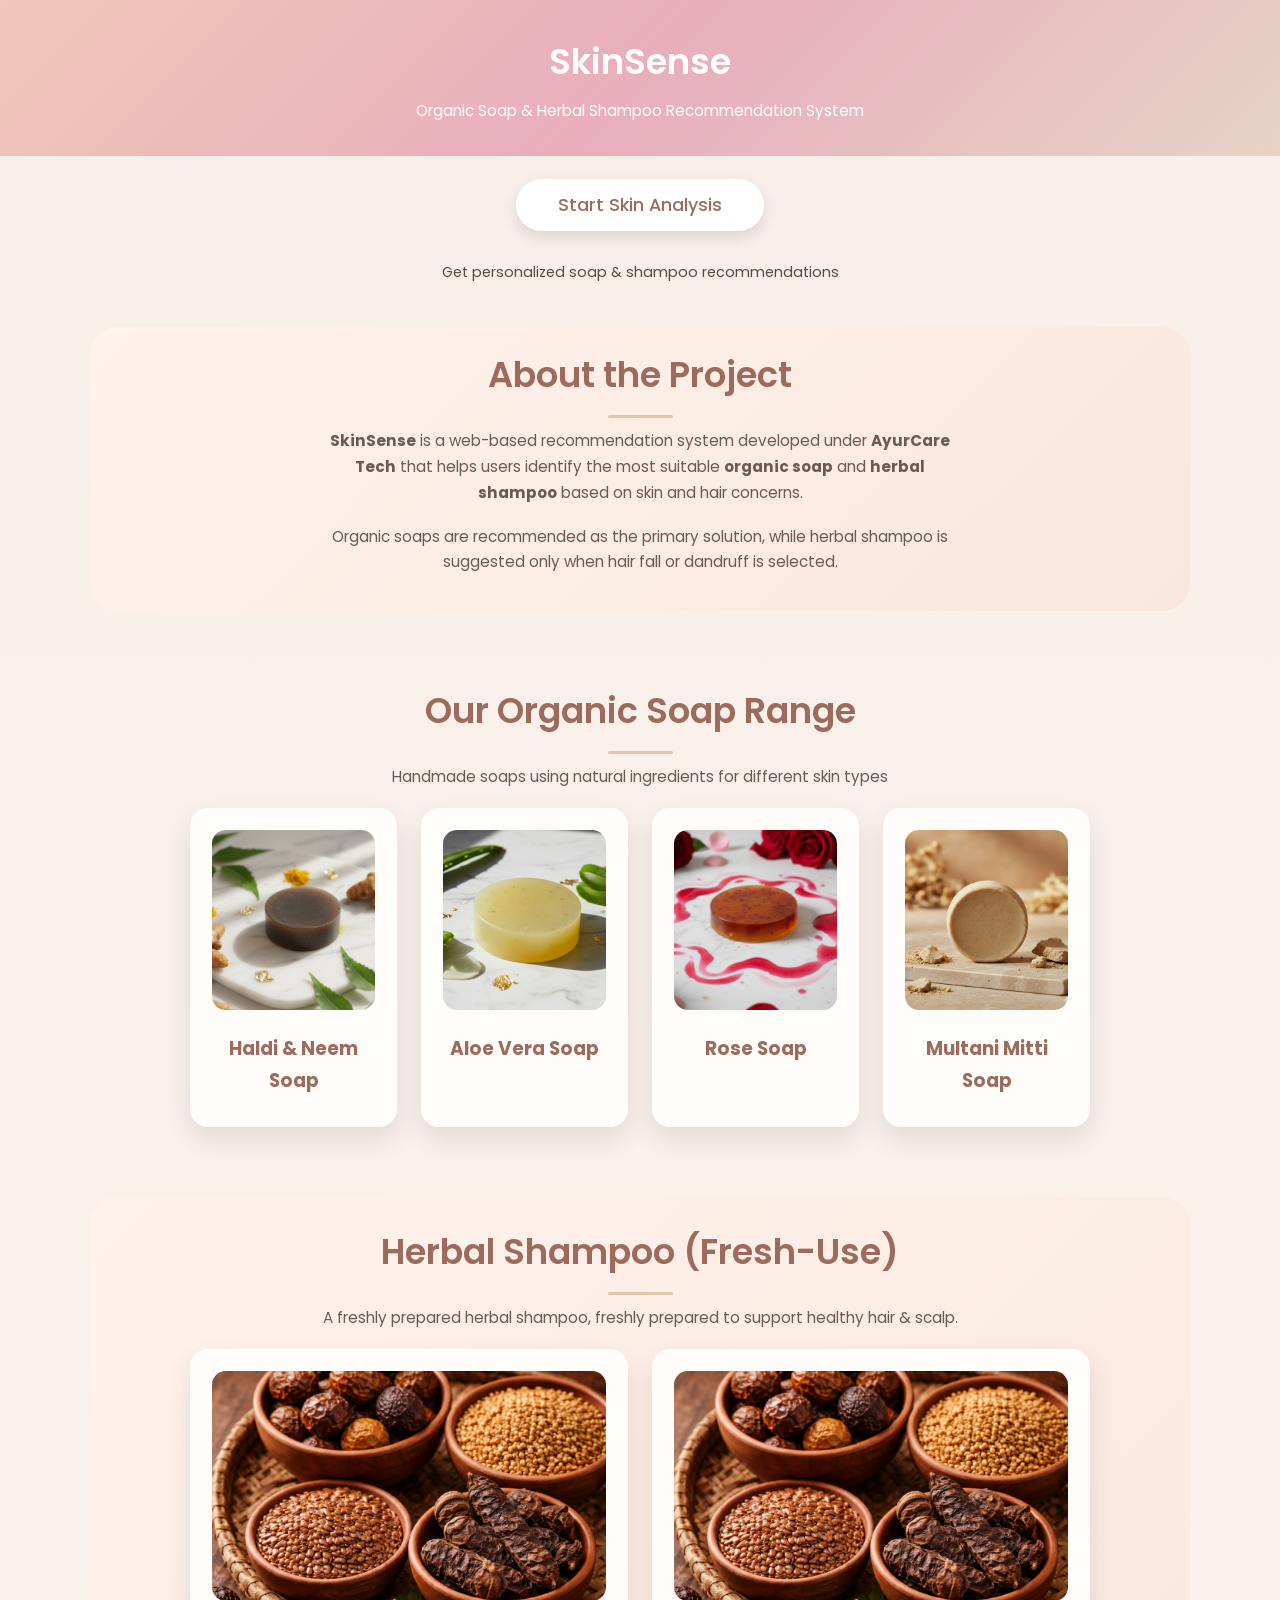
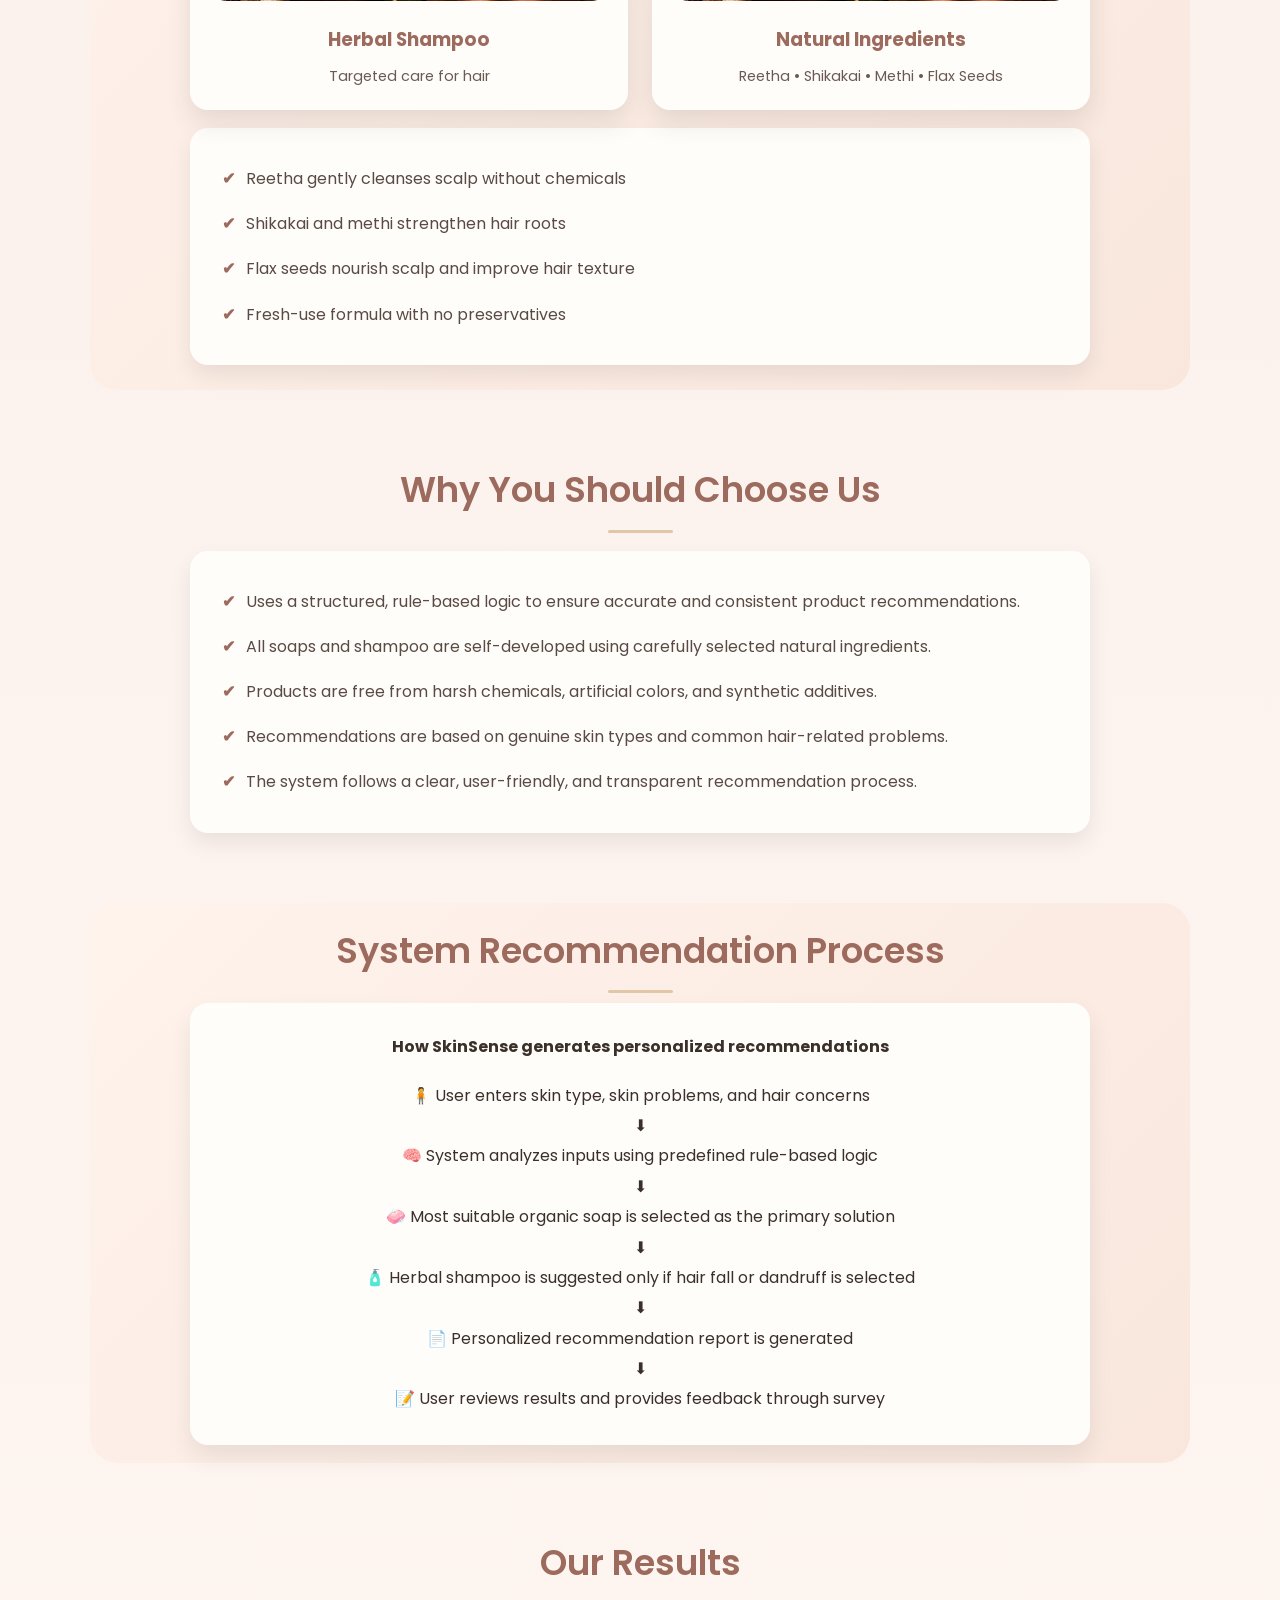
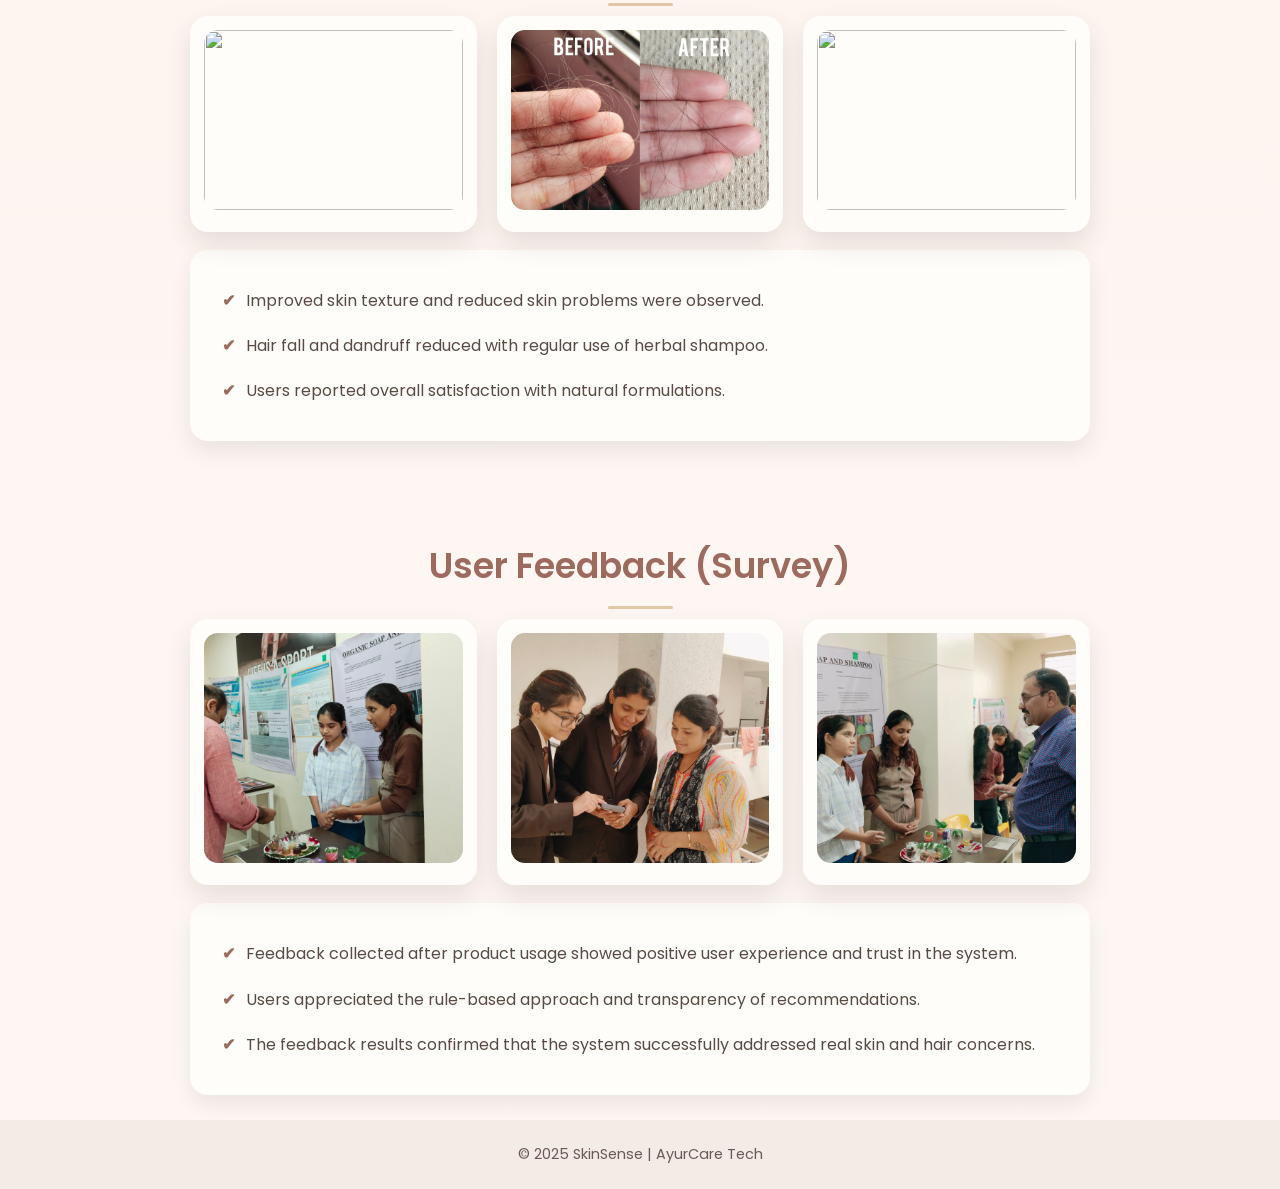
==== index.html @ ead184fb "Initial commit - SkinSense project" ====
<!DOCTYPE html>
<html lang="en">
<head>
    <meta charset="UTF-8">
    <title>SkinSense | Organic Soap Recommendation</title>
    <link rel="stylesheet" href="css/style.css">
</head>
<body>

<!-- HEADER -->
<header class="header header-small">
    <h1>SkinSense</h1>
    <p>Organic Soap & Herbal Shampoo Recommendation System</p>
</header>

<!-- CTA -->
<section class="cta-section">
    <a href="recommend.html" class="btn btn-cta">Start Skin Analysis</a><br /><br />
    <p class="cta-note">Get personalized soap & shampoo recommendations</p>
</section>

<!-- ABOUT -->
<section class="intro soft-bg section-gap">
    <h2 class="section-title">About the Project</h2>
    <p class="section-subtitle">
        <strong>SkinSense</strong> is a web-based recommendation system developed under
        <strong>AyurCare Tech</strong> that helps users identify the most suitable
        <strong>organic soap</strong> and <strong>herbal shampoo</strong> based on skin and hair concerns.
    </p>
    <p class="section-subtitle">
        Organic soaps are recommended as the primary solution, while herbal shampoo is suggested
        only when hair fall or dandruff is selected.
    </p>
</section>

<!-- SOAP SECTION (ONE LINE) -->
<section class="products section-gap">
    <h2 class="section-title">Our Organic Soap Range</h2>
    <p class="section-subtitle">
        Handmade soaps using natural ingredients for different skin types
    </p>

    <div class="product-grid" style="grid-template-columns: repeat(4, 1fr);">
        <div class="product-card">
            <img src="images/soaps/haldi-neem.jpg">
            <h3>Haldi & Neem Soap</h3>
        </div>

        <div class="product-card">
            <img src="images/soaps/aloe-vera.jpg">
            <h3>Aloe Vera Soap</h3>
        </div>

        <div class="product-card">
            <img src="images/soaps/rose.jpg">
            <h3>Rose Soap</h3>
        </div>

        <div class="product-card">
            <img src="images/soaps/multani-mitti.jpg">
            <h3>Multani Mitti Soap</h3>
        </div>
    </div>
</section>

<!-- SHAMPOO SECTION (UPDATED – 2 IMAGES ONLY) -->
<section class="products soft-bg section-gap">
    <h2 class="section-title">Herbal Shampoo (Fresh-Use)</h2>
    <p class="section-subtitle">
        A freshly prepared herbal shampoo, freshly prepared to support healthy hair & scalp.
    </p>

    <!-- IMAGES ROW -->
<div class="product-grid shampoo-grid">
        
    <!-- MAIN SHAMPOO -->
    <div class="product-card square">
        <img src="images/shampoo/herbal-shampoo.png">
        <h3>Herbal Shampoo</h3>
        <p>Targeted care for hair</p>
    </div>

    <!-- INGREDIENTS -->
    <div class="product-card square">
        <img src="images/shampoo/ingredients.png">
        <h3>Natural Ingredients</h3>
        <p>Reetha • Shikakai • Methi • Flax Seeds</p>
    </div>

</div>


    <!-- BENEFITS -->
    <div class="points-box">
        <ul>
            <li>Reetha gently cleanses scalp without chemicals</li>
            <li>Shikakai and methi strengthen hair roots</li>
            <li>Flax seeds nourish scalp and improve hair texture</li>
            <li>Fresh-use formula with no preservatives</li>
        </ul>
    </div>
</section>


<!-- WHY CHOOSE US -->
<section class="products section-gap">
    <h2 class="section-title">Why You Should Choose Us</h2>
    <div class="points-box">
        <ul>
            <li>Uses a structured, rule-based logic to ensure accurate and consistent product recommendations.</li>
            <li>All soaps and shampoo are self-developed using carefully selected natural ingredients.</li>
            <li>Products are free from harsh chemicals, artificial colors, and synthetic additives.</li>
            <li>Recommendations are based on genuine skin types and common hair-related problems.</li>
            <li>The system follows a clear, user-friendly, and transparent recommendation process.</li>
        </ul>
    </div>
</section>

<!-- SYSTEM PROCESS -->
<section class="intro soft-bg section-gap">
    <h2 class="section-title">System Recommendation Process</h2>

    <div class="analysis-form">
        <p style="text-align:center; font-weight:500; margin-bottom:20px;">
            <strong>How SkinSense generates personalized recommendations</strong>
        </p>

        <div style="text-align:center; line-height:1.9;">
            <p>🧍 User enters skin type, skin problems, and hair concerns</p>
            <p style="text-align:center;">⬇</p>

            <p>🧠 System analyzes inputs using predefined rule-based logic</p>
            <p style="text-align:center;">⬇</p>

            <p>🧼 Most suitable organic soap is selected as the primary solution</p>
            <p style="text-align:center;">⬇</p>

            <p>🧴 Herbal shampoo is suggested only if hair fall or dandruff is selected</p>
            <p style="text-align:center;">⬇</p>

            <p>📄 Personalized recommendation report is generated</p>
            <p style="text-align:center;">⬇</p>

            <p>📝 User reviews results and provides feedback through survey</p>
        </div>
    </div>
</section>


<!-- OUR RESULTS -->
<section class="products section-gap">
    <h2 class="section-title">Our Results</h2>

    <div class="product-grid-img">
        <div class="product-card"><img src="images/results/result-1.jpg"></div>
        <div class="product-card"><img src="images/results/result-2.jpg"></div>
        <div class="product-card"><img src="images/results/result-3.jpg"></div>
    </div>

    <div class="points-box">
        <ul>
            <li>Improved skin texture and reduced skin problems were observed.</li>
            <li>Hair fall and dandruff reduced with regular use of herbal shampoo.</li>
            <li>Users reported overall satisfaction with natural formulations.</li>
        </ul>
    </div>
</section>

<!-- FEEDBACK -->
<section class="products section-gap">
    <h2 class="section-title">User Feedback (Survey)</h2>

    <div class="product-grid-img">
        <div class="product-card square"><img src="images/survey/feedback-form.jpg"></div>
        <div class="product-card square"><img src="images/survey/feedback-collection.jpg"></div>
        <div class="product-card square"><img src="images/survey/feedback-summary.jpg"></div>
    </div>

    <div class="points-box">
        <ul>
            <li>Feedback collected after product usage showed positive user experience and trust in the system.</li>
            <li>Users appreciated the rule-based approach and transparency of recommendations.</li>
            <li>The feedback results confirmed that the system successfully addressed real skin and hair concerns.</li>
        </ul>
    </div>
</section>

<!-- FOOTER -->
<footer class="footer">
    <p>© 2025 SkinSense | AyurCare Tech</p>
</footer>

</body>
</html>
---- css/style.css ----
/* GOOGLE FONT */
@import url('https://fonts.googleapis.com/css2?family=Poppins:wght@300;400;500;600&display=swap');

* {
    margin: 0;
    padding: 0;
    box-sizing: border-box;
    font-family: 'Poppins', sans-serif;
}

/* SKIN-TONE COLOR VARIABLES (NO GREEN) */
:root {
    --primary: #9c6b5e;      /* soft nude brown */
    --secondary: #e2c6a8;    /* warm beige */
    --rose: #e6a5b4;         /* blush rose */
    --dark: #3b2f2a;         /* soft charcoal brown */
    --light: #fdf8f4;        /* skin-paper background */
}

/* BODY */
body {
    background: linear-gradient(180deg, #fdf8f4, #ffffff);
    color: var(--dark);
    line-height: 1.7;
}

/* HEADER – SKINCARE / COSMETIC FEEL */
.header {
    background: linear-gradient(
        135deg,
        #f1c7b8,   /* nude peach */
        #e8aebc,   /* blush rose */
        #e6d3c5    /* light beige */
    );
    color: #ffffff;
    padding: 70px 20px;
    text-align: center;
}

.header h1 {
    font-size: 3rem;
    font-weight: 600;
}

.header p {
    font-size: 1.1rem;
    margin-top: 10px;
}

/* INTRO / TEXT SECTIONS */
.intro {
    padding: 18px 20px;
    max-width: 900px;
    margin: auto;
    text-align: center;
}

/* SECTION HEADINGS */
.section-title {
    text-align: center;
    font-size: 2.2rem;
    font-weight: 600;
    color: var(--primary);
    margin-bottom: 10px;
    position: relative;
}

.section-title::after {
    content: "";
    width: 65px;
    height: 3px;
    background: var(--secondary);
    display: block;
    margin: 10px auto 0;
    border-radius: 2px;
}

.section-subtitle {
    text-align: center;
    font-size: 0.95rem;
    color: #6b5a54;
    max-width: 650px;
    margin: 0 auto 18px;
}

/* PRODUCTS SECTION */
.products {
    padding: 25px 20px;
}

/* GRID */
.product-grid {
    display: grid;
    grid-template-columns: repeat(auto-fit, minmax(220px, 1fr));
    gap: 28px;
    max-width: 1100px;
    margin: auto;
}

/* PRODUCT CARD */
.product-card {
    background: #ffffff;
    border-radius: 18px;
    box-shadow: 0 12px 26px rgba(59,47,42,0.12);
    padding: 22px;
    text-align: center;
    transition: transform 0.35s ease;
}

.product-card:hover {
    transform: translateY(-6px);
}

.product-card img {
    width: 100%;
    height: 180px;
    object-fit: cover;
    border-radius: 14px;
}

.product-card h3 {
    margin: 15px 0 8px;
    color: var(--primary);
}

.product-card p {
    font-size: 0.9rem;
    color: #6b5a54;
}

/* BUTTON */
.btn {
    background: #ffffff;
    color: var(--primary);
    padding: 12px 30px;
    border-radius: 30px;
    text-decoration: none;
    font-weight: 500;
    transition: all 0.3s ease;
}

.btn:hover {
    background: #f5e8e2;
}

/* FOOTER */
.footer {
    text-align: center;
    padding: 22px;
    background: #f3ebe6;
    font-size: 0.9rem;
    color: #6b5a54;
}

/* RESPONSIVE */
@media (max-width: 600px) {
    .header h1 {
        font-size: 2.2rem;
    }
}

/* PROCESS / TEXT BOX */
.analysis-form {
    max-width: 520px;
    margin: auto;
    background: #ffffff;
    padding: 30px;
    border-radius: 18px;
    box-shadow: 0 12px 25px rgba(0,0,0,0.08);
}

/* SQUARE IMAGE CARDS */
.product-card.square img {
    height: 230px;
    aspect-ratio: 1 / 1;
    object-fit: cover;
}

/* SOFT BACKGROUND SECTIONS */
.soft-bg {
    background: linear-gradient(135deg, #fff3ec, #f9e7dd);
    border-radius: 28px;
}

/* POINTS BOX */
.points-box {
    max-width: 720px;
    margin: 18px auto 0;
    background: #ffffff;
    padding: 28px 32px;
    border-radius: 18px;
    box-shadow: 0 10px 22px rgba(0,0,0,0.08);
}

.points-box ul {
    list-style: none;
}

.points-box li {
    padding: 9px 0;
    position: relative;
    padding-left: 24px;
    color: #5a4a44;
}

.points-box li::before {
    content: "✔";
    position: absolute;
    left: 0;
    color: var(--primary);
    font-weight: 600;
}

/* GLOBAL SECTION GAP */
.section-gap {
    margin-top: 20px;
}

/* REDUCED HEADER HEIGHT */
.header {
    padding: 45px 20px;
}

/* HEADER CTA SEPARATION */
.header-cta {
    margin-top: 25px;
}

/* WARMER BACKGROUND (LESS WHITE) */
body {
    background: linear-gradient(180deg, #f9efe9, #fff7f3);
}

/* SLIGHTLY DARKER CARD BACKGROUND */
.product-card,
.analysis-form,
.points-box {
    background: #fffdfa;
}

/* COMPACT HEADER */
.header-small {
    padding: 28px 20px;
}

.header-small h1 {
    font-size: 2.4rem;
}

.header-small p {
    font-size: 1rem;
    margin-top: 6px;
}

/* SEPARATE CTA SECTION */
.cta-section {
    text-align: center;
    padding: 18px 20px;
    background: linear-gradient(135deg, #f7ded4, #f3c9d3);
}

.btn-cta {
    font-size: 1.05rem;
    padding: 14px 40px;
}

.cta-note {
    margin-top: 12px;
    font-size: 0.9rem;
    color: #6b5a54;
}

/* SMALLER HEADER */
.header-small {
    padding: 28px 20px;
}

.header-small h1 {
    font-size: 2.4rem;
}

.header-small p {
    font-size: 1rem;
    margin-top: 6px;
}

/* CTA SECTION – SEPARATE & PROMINENT */
.cta-section {
    text-align: center;
    padding: 35px 20px;
    background: transparent;
}


.btn-cta {
    font-size: 1.1rem;
    padding: 14px 42px;
    box-shadow: 0 6px 15px rgba(0,0,0,0.12);
}

.cta-note {
    margin-top: 12px;
    font-size: 0.9rem;
    color: #5a4a44;
}

/* EXTRA SPACE BETWEEN SECTIONS */
.section-gap {
    margin-top: 2px;
}

/* FORM WRAPPER – CENTERED */
.form-wrapper {
    max-width: 900px;
    margin: 90px auto;
    padding: 0 20px;
    display: grid;
    grid-template-columns: repeat(auto-fit, minmax(360px, 1fr));
    gap: 40px;
    justify-content: center;
}

/* FORM CARD */
.form-card {
    background: #fffdfa;
    border-radius: 20px;
    padding: 35px 30px;
    box-shadow: 0 14px 30px rgba(59,47,42,0.12);
}

.form-card h2 {
    font-size: 1.6rem;
    color: var(--primary);
    margin-bottom: 20px;
}

/* LABELS */
.form-card label {
    display: block;
    margin-top: 18px;
    margin-bottom: 6px;
    font-weight: 500;
    color: var(--dark);
}

/* SELECT */
.form-card select {
    width: 100%;
    padding: 12px;
    border-radius: 12px;
    border: 1px solid #d8cfc8;
    background: #ffffff;
    font-size: 0.95rem;
}

/* OPTIONS (CHECKBOX GRID) */
.options {
    display: grid;
    grid-template-columns: repeat(2, 1fr);
    gap: 14px;
    margin-top: 10px;
}

.options label {
    background: #f9efe9;
    padding: 10px 12px;
    border-radius: 10px;
    cursor: pointer;
    font-size: 0.9rem;
}

.options input {
    margin-right: 6px;
}

/* HINT & NOTE */
.hint {
    font-size: 0.85rem;
    color: #6b5a54;
    margin-bottom: 10px;
}

.note {
    font-size: 0.85rem;
    color: #8a5a4f;
    margin-top: 18px;
}

/* SUBMIT BOX */
.submit-box {
    grid-column: 1 / -1;
    text-align: center;
    margin-top: 20px;
}

/* BUTTON (MATCHES YOUR STYLE) */
.submit-box .btn {
    background: transparent;
    color: var(--primary);
    padding: 14px 42px;
    border-radius: 30px;
    border: 2px solid var(--primary);
    font-size: 1rem;
    cursor: pointer;
    transition: all 0.3s ease;
}

.submit-box .btn:hover {
    background: var(--primary);
    color: #ffffff;
}

/* RESPONSIVE */
@media (max-width: 600px) {
    .form-card {
        padding: 28px 22px;
    }

    .form-card h2 {
        font-size: 1.4rem;
    }
}

/* RESULT CARDS */
.result-card {
    background: #fffdfa;
    border-radius: 18px;
    padding: 26px;
    box-shadow: 0 12px 26px rgba(59,47,42,0.12);
}

.result-card.highlight {
    border-left: 5px solid var(--primary);
}

.result-card h2 {
    font-size: 1.4rem;
    color: var(--primary);
    margin-bottom: 10px;
}

.reason {
    margin-top: 10px;
    padding: 10px 14px;
    font-size: 0.88rem;
    background: #f7eee9;
    border-radius: 12px;
    color: #6b5a54;
}

/* FEEDBACK */
.review-card {
    background: #fffdfa;
    padding: 30px;
    border-radius: 18px;
    box-shadow: 0 12px 26px rgba(59,47,42,0.12);
}

.review-card select,
.review-card textarea {
    width: 100%;
    padding: 12px;
    border-radius: 12px;
    border: 1px solid #d6c1b7;
    margin-top: 6px;
}

/* DOWNLOAD BUTTON */
.actions {
    margin: 40px 0 50px;
    text-align: center;
}

.actions .btn {
    padding: 14px 40px;
}

/* ===========================
   COMPACT RESULT PAGE
=========================== */

/* Reduce overall section gaps */
.section-gap {
    margin-top: 45px;   /* was 80px */
}

/* Result wrapper tighter */
.result-wrapper {
    margin-top: 25px;
    gap: 22px;
}

/* Result cards – compact */
.result-card {
    padding: 22px;
    border-radius: 18px;
}

/* Headings slightly smaller */
.result-card h2 {
    font-size: 1.25rem;
    margin-bottom: 8px;
}

/* Text tighter */
.result-card p {
    font-size: 0.9rem;
    line-height: 1.5;
}

/* Reason box compact */
.reason {
    margin-top: 8px;
    padding: 8px 12px;
    font-size: 0.85rem;
}

/* ===========================
   FEEDBACK – COMPACT
=========================== */

.review-wrapper {
    margin-top: 35px;
}

.review-card {
    padding: 25px;
    border-radius: 18px;
}

.review-card h2 {
    font-size: 1.3rem;
    margin-bottom: 15px;
}

/* Inputs tighter */
.review-card select,
.review-card textarea {
    padding: 10px;
    font-size: 0.88rem;
}

/* ===========================
   ACTION BUTTON – LESS HEIGHT
=========================== */

.actions {
    margin: 35px 0 45px;
}

.actions .btn {
    padding: 12px 34px;
    font-size: 0.95rem;
}

/* ===========================
   HEADER – RESULT PAGE ONLY
=========================== */

.header-small {
    padding: 32px 20px;
}

.header-small h1 {
    font-size: 2.2rem;
}

.header-small p {
    font-size: 0.95rem;
}

/* ===== FORCE CONTENT WIDTH (FINAL OVERRIDE) ===== */

.result-wrapper,
.review-wrapper,
.form-wrapper,
.product-grid,
.points-box,
.analysis-form {
    max-width: 900px !important;
    margin-left: auto !important;
    margin-right: auto !important;
}

/* Make result cards less stretched */
.result-wrapper {
    grid-template-columns: repeat(auto-fit, minmax(280px, 1fr)) !important;
}

/* Prevent full-width stretching on large screens */
.products,
.intro {
    max-width: 1100px;
    margin-left: auto;
    margin-right: auto;
}

/* FIX: Proper spacing between result sections */
.result-wrapper {
    display: grid;          /* ensure grid is active */
    gap: 20px !important;   /* force 20px gap between cards */
}

@media (max-width: 600px) {
    .result-wrapper {
        gap: 16px !important;
    }
}

/* SOAP & SHAMPOO – RESPONSIVE GRID */
.product-grid {
    display: grid;
    grid-template-columns: repeat(auto-fit, minmax(220px, 1fr));
    gap: 24px;
}

/* SHAMPOO INGREDIENT CARDS – UNIFORM LOOK */
.product-card.square img {
    aspect-ratio: 1 / 1;
    object-fit: cover;
}

/* ===============================
   FIX SOAP & SHAMPOO RESPONSIVE GRID
   (Override inline styles safely)
================================ */

/* Default – mobile */
.products .product-grid {
    grid-template-columns: repeat(1, 1fr) !important;
}

/* Tablet */
@media (min-width: 600px) {
    .products .product-grid {
        grid-template-columns: repeat(2, 1fr) !important;
    }
}

/* Laptop & desktop */
@media (min-width: 1024px) {
    .products .product-grid {
        grid-template-columns: repeat(4, 1fr) !important;
    }
}

/* ===============================
   SHAMPOO SECTION – ALWAYS 2 ITEMS
================================ */

.products.soft-bg .product-grid {
    grid-template-columns: repeat(2, 1fr) !important;
    max-width: 800px;
    margin-left: auto;
    margin-right: auto;
}

/* RESULT & FEEDBACK IMAGE GRID */
.product-grid-img {
    display: grid;
    grid-template-columns: repeat(auto-fit, minmax(220px, 1fr));
    gap: 20px;
    max-width: 900px;
    margin: 0 auto;
}

/* FORCE SQUARE IMAGE CARDS */
.product-grid-img .product-card {
    padding: 14px;
}

/* SQUARE IMAGE STYLE */
.product-grid-img img {
    width: 100%;
    aspect-ratio: 1 / 1;
    object-fit: cover;
    border-radius: 14px;
}

/* ===============================
   SHAMPOO GRID – RESPONSIVE FIX
=============================== */

.shampoo-grid {
    display: grid;
    grid-template-columns: repeat(2, 1fr);
    gap: 24px;
    max-width: 800px;
    margin: 0 auto;
}

/* STACK ON SMALL SCREENS */
@media (max-width: 640px) {
    .shampoo-grid {
        grid-template-columns: 1fr !important;
    }
}

.cta-section + .intro {
    margin-top: 8px;     /* tight and clean */
}
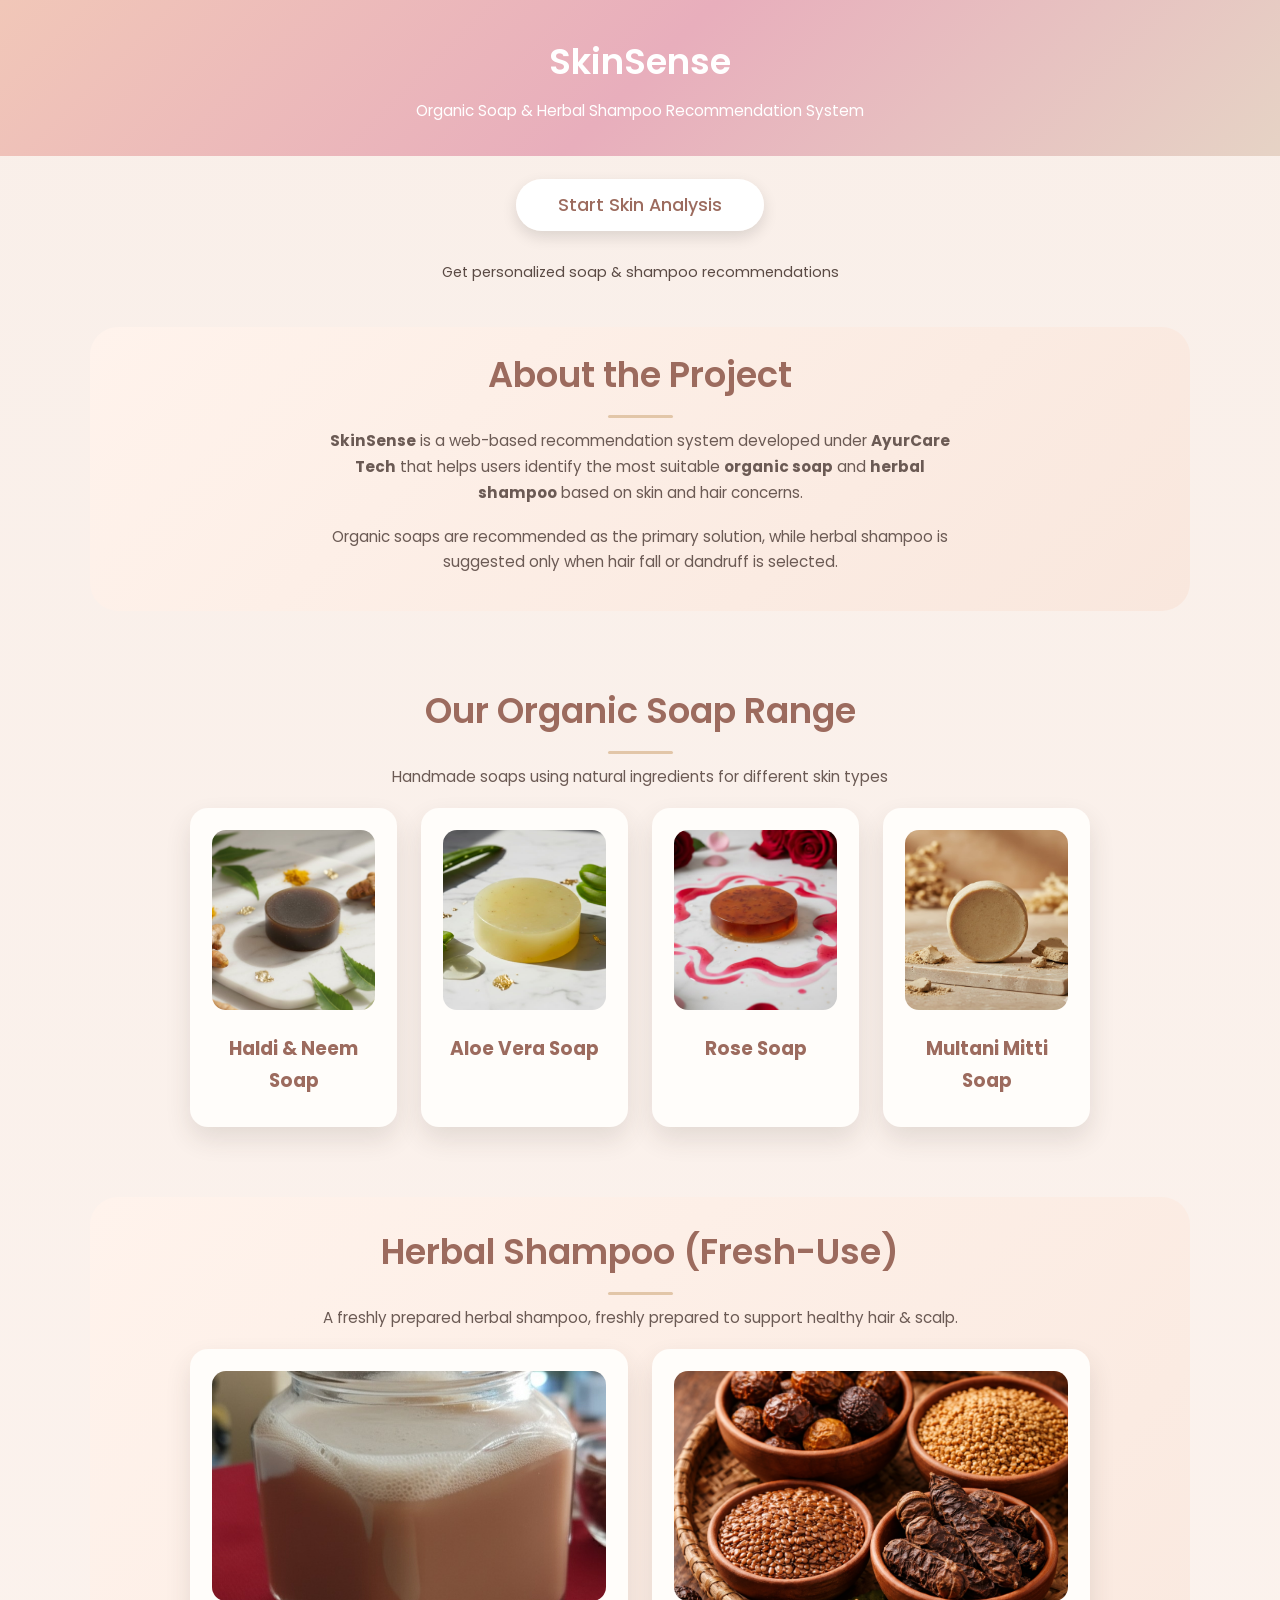
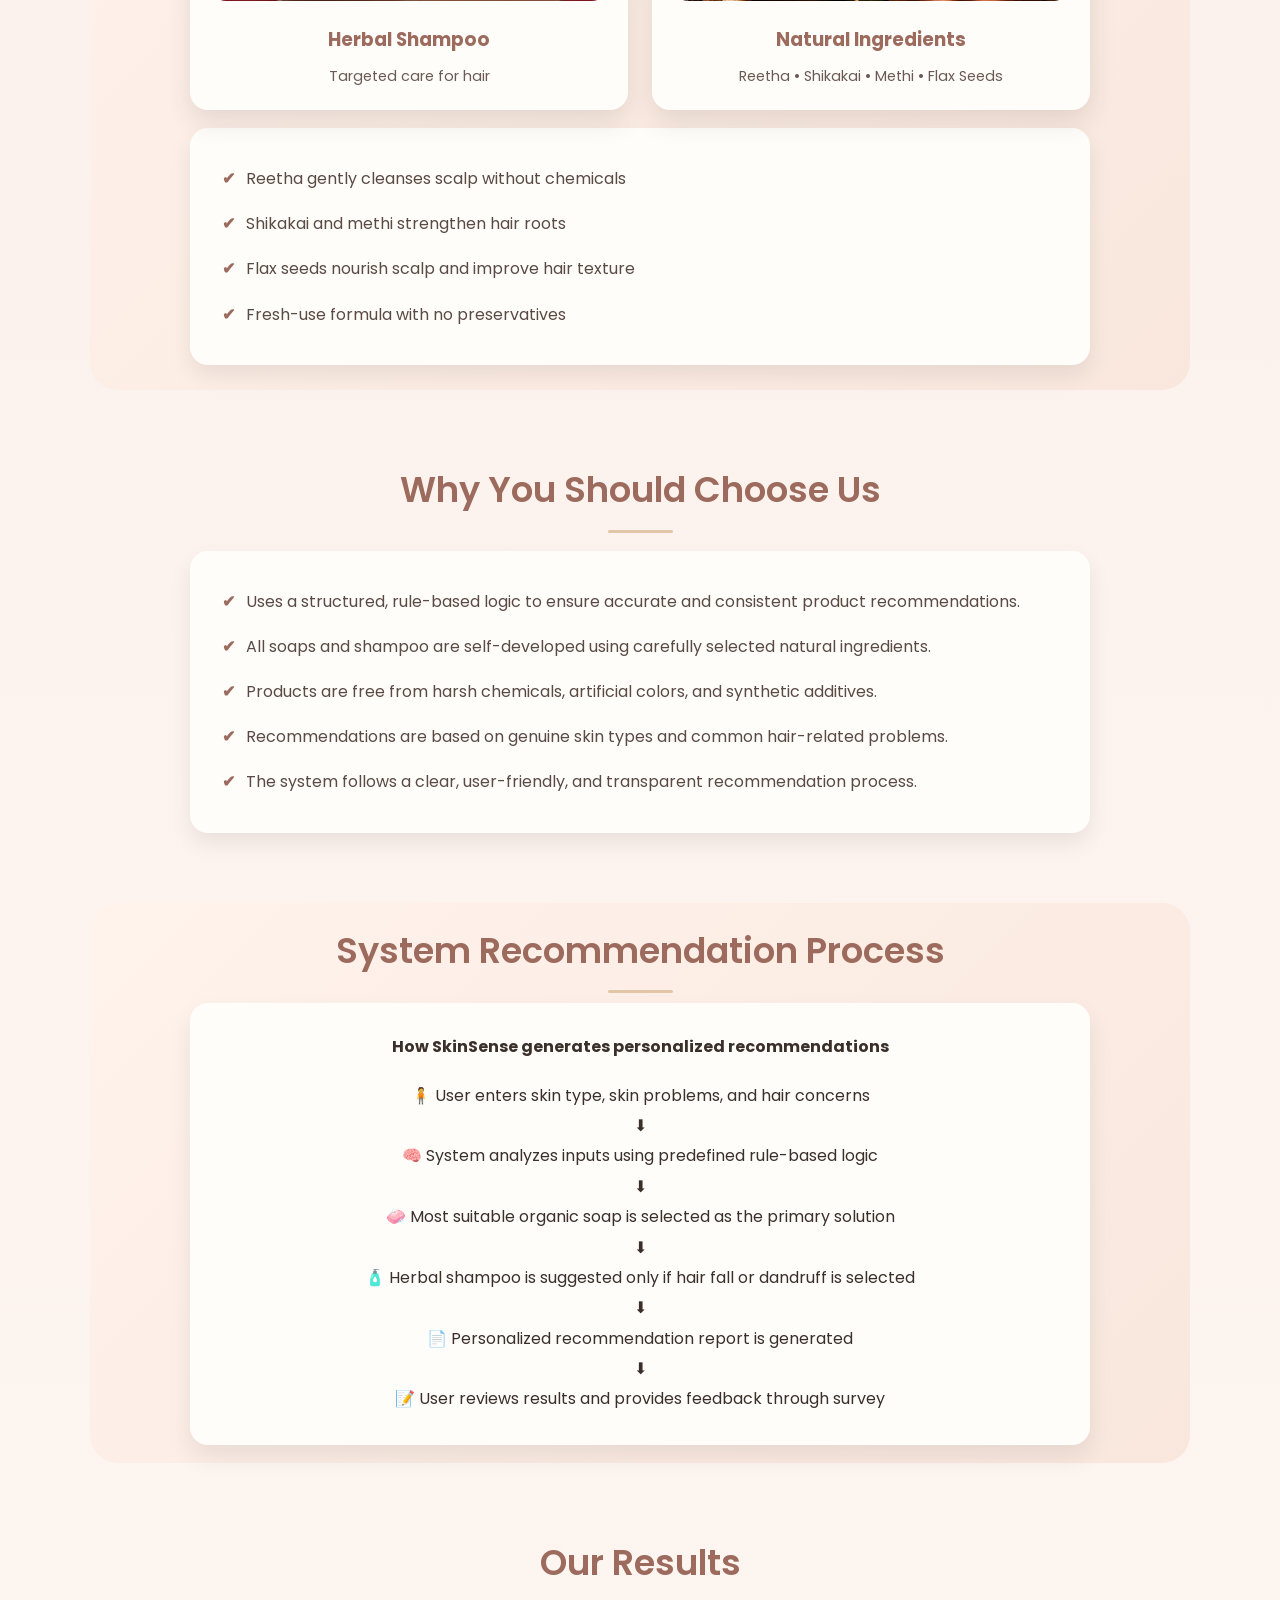
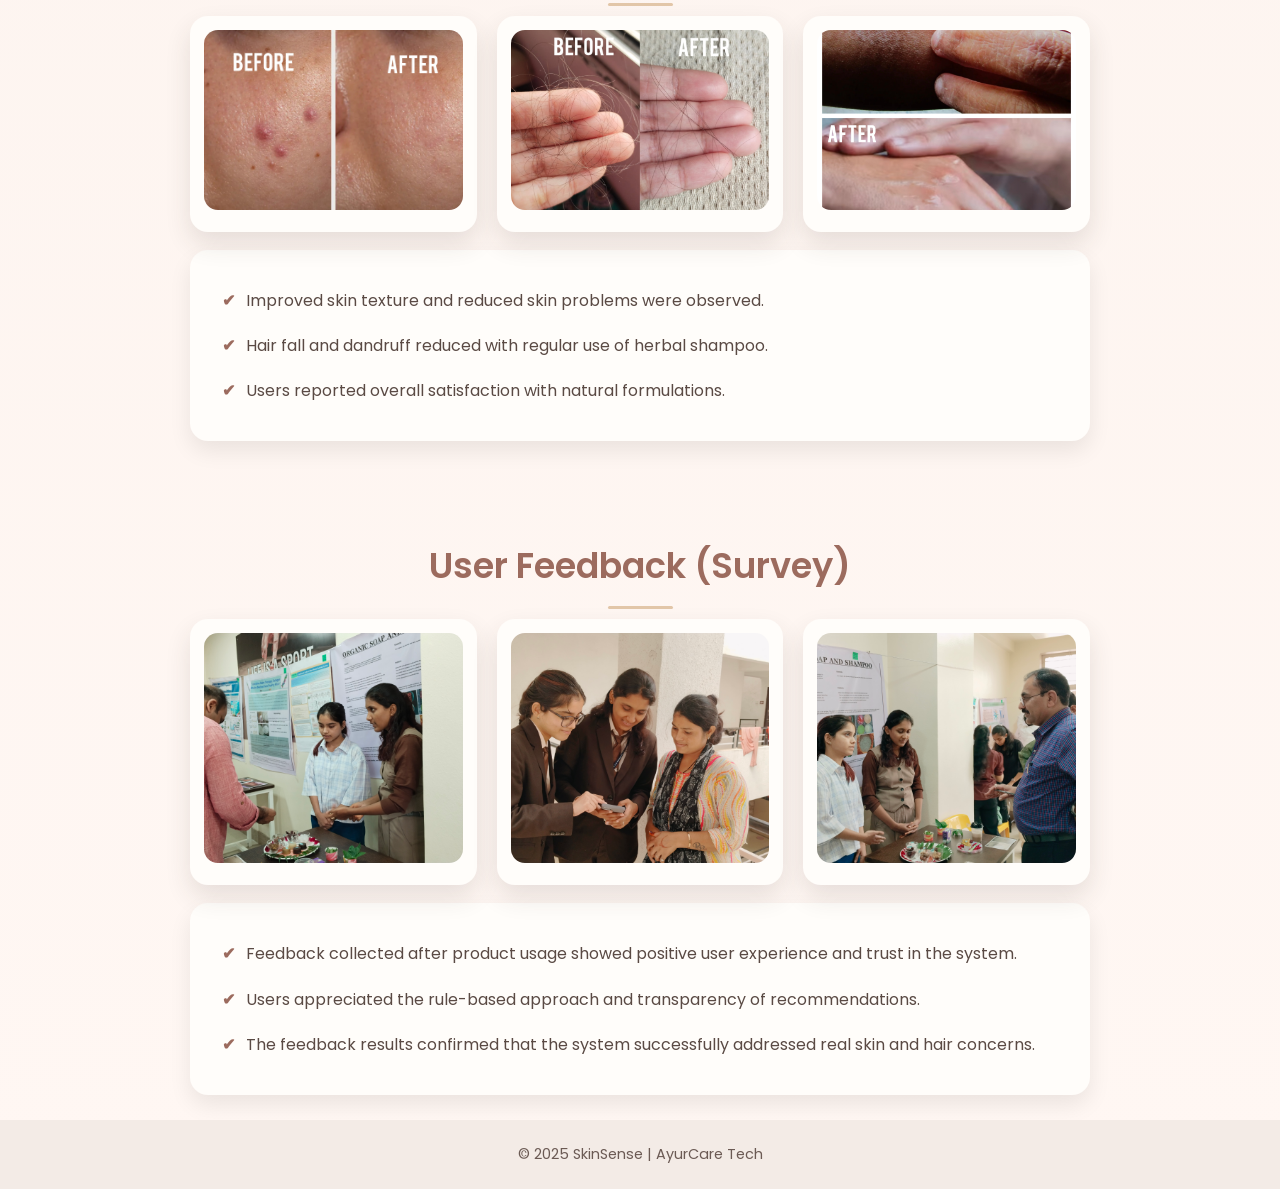
==== commit a7c510e3: "Change shampoo image format from PNG to JPG" ====
--- a/index.html
+++ b/index.html
@@ -75,7 +75,7 @@
         
     <!-- MAIN SHAMPOO -->
     <div class="product-card square">
-        <img src="images/shampoo/herbal-shampoo.png">
+        <img src="images/shampoo/herbal-shampoo.jpg">
         <h3>Herbal Shampoo</h3>
         <p>Targeted care for hair</p>
     </div>
